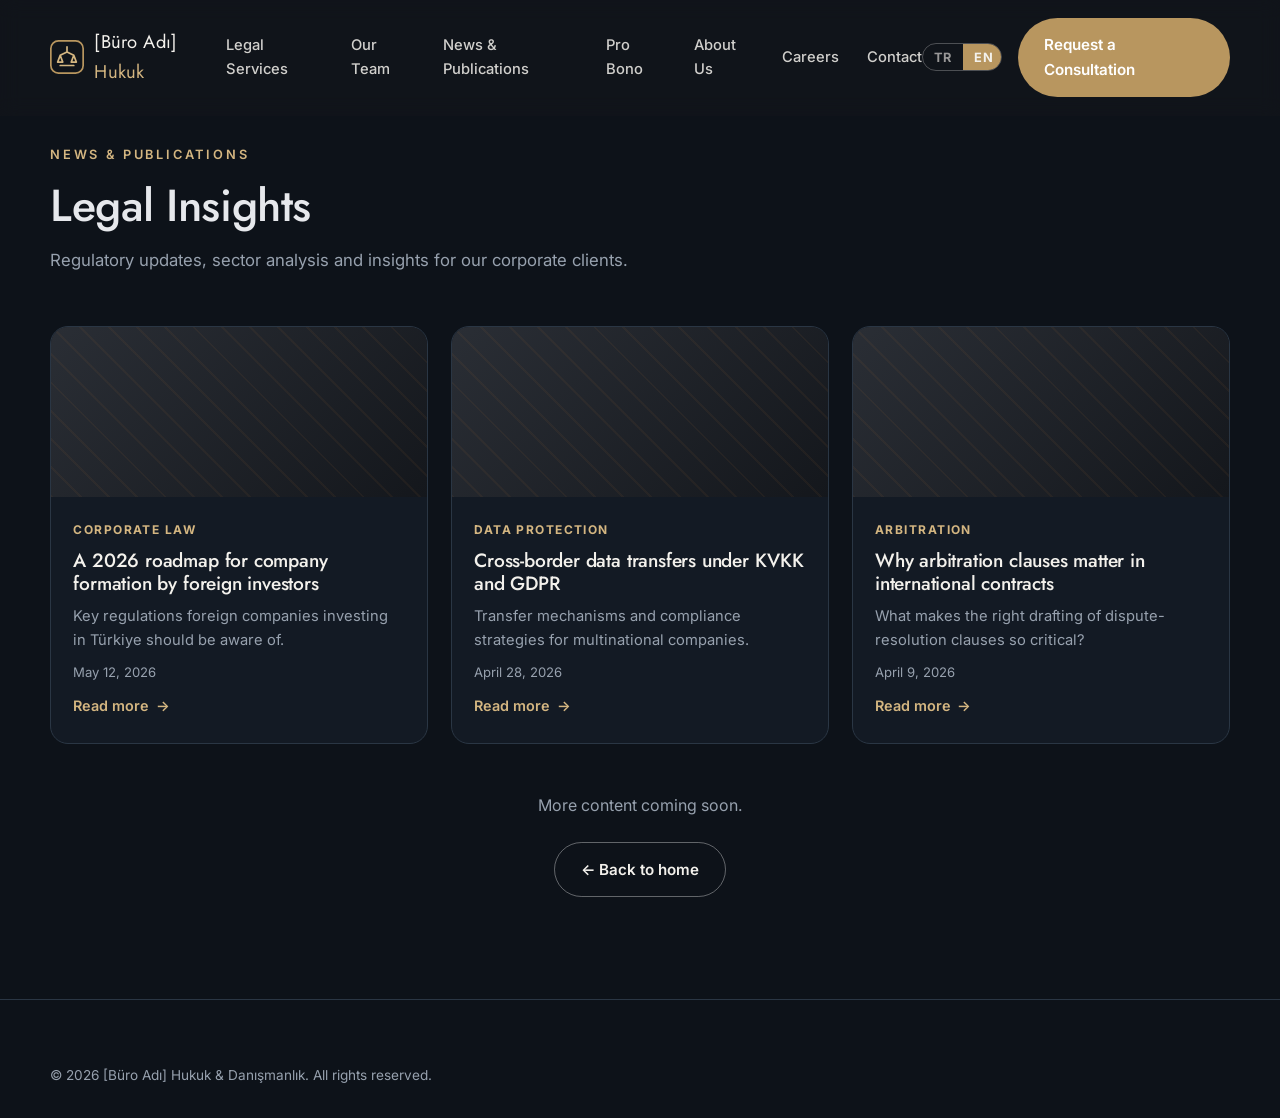
==== blog.html @ d933f8e3 "Hukuk bürosu kurumsal web sitesi (TR/EN statik site) Co-Authored-By: Claude Opus 4.8 <noreply@anthro" ====
<!DOCTYPE html>
<html lang="tr">
<head>
  <meta charset="UTF-8" />
  <meta name="viewport" content="width=device-width, initial-scale=1.0" />
  <title>Yayınlar — [Büro Adı] Hukuk &amp; Danışmanlık</title>
  <meta name="description" content="Mevzuat güncellemeleri, sektörel analizler ve kurumsal müvekkiller için hukuki içgörüler." />
  <link rel="preconnect" href="https://fonts.googleapis.com" />
  <link rel="preconnect" href="https://fonts.gstatic.com" crossorigin />
  <link href="https://fonts.googleapis.com/css2?family=Inter:wght@400;500;600;700&family=Jost:wght@300;400;500;600&display=swap" rel="stylesheet" />
  <link rel="icon" href="assets/img/favicon.svg" type="image/svg+xml" />
  <link rel="stylesheet" href="assets/css/styles.css" />
</head>
<body>

  <header class="header is-scrolled">
    <div class="container nav">
      <a href="index.html#hero" class="brand" aria-label="Anasayfa">
        <svg class="brand__mark" viewBox="0 0 40 40" fill="none" xmlns="http://www.w3.org/2000/svg" aria-hidden="true">
          <rect x="1" y="1" width="38" height="38" rx="9" stroke="#b8965f" stroke-width="2"/>
          <path d="M20 8v6m0 0-8 4m8-4 8 4M12 18l-3 8h6l-3-8Zm16 0-3 8h6l-3-8ZM12 30h16" stroke="#d4b681" stroke-width="2" stroke-linecap="round" stroke-linejoin="round"/>
        </svg>
        <span class="brand__name">[Büro Adı] <span>Hukuk</span></span>
      </a>
      <nav class="nav__links" aria-label="Ana menü">
        <a href="index.html#practices" data-i18n="nav.practices">Hizmetler</a>
        <a href="index.html#team" data-i18n="nav.team">Ekip</a>
        <a href="blog.html" data-i18n="nav.blog">Haberler & Yayınlar</a>
        <a href="index.html#probono" data-i18n="nav.probono">Pro Bono</a>
        <a href="index.html#about" data-i18n="nav.about">Hakkımızda</a>
        <a href="index.html#careers" data-i18n="nav.careers">Kariyer</a>
        <a href="index.html#contact" data-i18n="nav.contact">İletişim</a>
      </nav>
      <div class="nav__actions">
        <div class="lang-switch" role="group" aria-label="Dil / Language">
          <button type="button" data-lang="tr">TR</button>
          <button type="button" data-lang="en">EN</button>
        </div>
        <a href="index.html#contact" class="btn btn--primary nav__cta" data-i18n="nav.cta">Görüşme Talep Et</a>
        <button class="hamburger" aria-label="Menü" aria-expanded="false"><span></span><span></span><span></span></button>
      </div>
    </div>
  </header>

  <main>
    <section class="section" style="padding-top:140px">
      <div class="container">
        <div class="section-head reveal">
          <span class="eyebrow" data-i18n="blog.eyebrow">Yayınlar</span>
          <h2 data-i18n="blogpage.title">Hukuki Yayınlar</h2>
          <p data-i18n="blogpage.lead">Mevzuat güncellemeleri, sektörel analizler ve kurumsal müvekkillerimiz için içgörüler.</p>
        </div>

        <div class="posts">
          <article class="post reveal">
            <div class="post__media"></div>
            <div class="post__body">
              <span class="post__cat" data-i18n="blog.post1.cat">Şirketler Hukuku</span>
              <h3 data-i18n="blog.post1.title">Yabancı yatırımcılar için şirket kuruluşunda 2026 yol haritası</h3>
              <p data-i18n="blog.post1.desc">Türkiye'de yatırım yapan yabancı şirketlerin dikkat etmesi gereken güncel düzenlemeler.</p>
              <span class="post__date" data-i18n="blog.post1.date">12 Mayıs 2026</span>
              <a class="post__link" href="#"><span data-i18n="blog.readmore">Devamını oku</span> →</a>
            </div>
          </article>
          <article class="post reveal">
            <div class="post__media"></div>
            <div class="post__body">
              <span class="post__cat" data-i18n="blog.post2.cat">Veri Koruma</span>
              <h3 data-i18n="blog.post2.title">KVKK ve GDPR uyumunda sınır ötesi veri aktarımı</h3>
              <p data-i18n="blog.post2.desc">Çok uluslu şirketler için veri aktarım mekanizmaları ve uyum stratejileri.</p>
              <span class="post__date" data-i18n="blog.post2.date">28 Nisan 2026</span>
              <a class="post__link" href="#"><span data-i18n="blog.readmore">Devamını oku</span> →</a>
            </div>
          </article>
          <article class="post reveal">
            <div class="post__media"></div>
            <div class="post__body">
              <span class="post__cat" data-i18n="blog.post3.cat">Tahkim</span>
              <h3 data-i18n="blog.post3.title">Uluslararası ticari sözleşmelerde tahkim şartının önemi</h3>
              <p data-i18n="blog.post3.desc">Uyuşmazlık çözüm maddelerinin doğru kurgulanması neden kritik?</p>
              <span class="post__date" data-i18n="blog.post3.date">9 Nisan 2026</span>
              <a class="post__link" href="#"><span data-i18n="blog.readmore">Devamını oku</span> →</a>
            </div>
          </article>
        </div>

        <p class="center" style="margin-top:3rem;color:var(--c-muted)" data-i18n="blogpage.soon">Yakında daha fazla içerik.</p>
        <div class="center" style="margin-top:1.5rem">
          <a href="index.html" class="btn btn--ghost" data-i18n="blogpage.back">← Ana sayfaya dön</a>
        </div>
      </div>
    </section>
  </main>

  <footer class="footer">
    <div class="container">
      <div class="footer__bottom" style="border:0;margin:0;padding:0">
        <span>© <span data-year>2026</span> [Büro Adı] Hukuk &amp; Danışmanlık. <span data-i18n="footer.rights">Tüm hakları saklıdır.</span></span>
      </div>
    </div>
  </footer>

  <script src="assets/js/i18n.js"></script>
  <script src="assets/js/main.js"></script>
</body>
</html>
---- assets/css/styles.css ----
/* =========================================================
   [Büro Adı] Hukuk & Danışmanlık — Tema
   Antrasit + Bakır | Saf CSS, build yok
   ========================================================= */

:root {
  /* Renkler — koyu lacivert/antrasit + altın (guleryuz.av.tr esinli) */
  --c-bg:        #0d1219;   /* en koyu lacivert zemin */
  --c-surface:   #131a24;   /* lacivert-antrasit */
  --c-surface-2: #1c2632;   /* açık yüzey / kart */
  --c-line:      #2a3644;   /* kenarlık */
  --c-copper:    #b8965f;   /* altın */
  --c-copper-2:  #d4b681;   /* açık altın (hover/vurgu) */
  --c-cream:     #f3f1ec;   /* krem metin */
  --c-text:      #e6e8ec;   /* açık zeminde gövde */
  --c-muted:     #97a1ae;   /* ikincil metin */
  --c-light:     #f6f5f1;   /* açık bölüm zemini */
  --c-light-2:   #e9e6df;
  --c-dark-text: #16202b;   /* açık zeminde başlık */

  /* Tipografi — modern, sade sans-serif */
  --font-head: "Jost", "Inter", -apple-system, BlinkMacSystemFont, "Segoe UI", sans-serif;
  --font-body: "Inter", -apple-system, BlinkMacSystemFont, "Segoe UI", Roboto, sans-serif;

  /* Ölçek */
  --maxw: 1180px;
  --radius: 10px;
  --radius-lg: 18px;
  --shadow: 0 10px 30px rgba(0, 0, 0, .18);
  --shadow-soft: 0 6px 20px rgba(0, 0, 0, .08);
  --t: .25s ease;
}

/* ---------- Reset ---------- */
*, *::before, *::after { box-sizing: border-box; }
* { margin: 0; }
html { scroll-behavior: smooth; scroll-padding-top: 88px; }
body {
  font-family: var(--font-body);
  color: var(--c-text);
  background: var(--c-bg);
  line-height: 1.65;
  -webkit-font-smoothing: antialiased;
  text-rendering: optimizeLegibility;
}
img { max-width: 100%; display: block; }
a { color: inherit; text-decoration: none; }
ul { list-style: none; padding: 0; }
button { font-family: inherit; cursor: pointer; }

h1, h2, h3, h4 { font-family: var(--font-head); font-weight: 500; line-height: 1.18; letter-spacing: -.01em; }

/* ---------- Layout yardımcıları ---------- */
.container { width: min(100% - 2.5rem, var(--maxw)); margin-inline: auto; }
.section { padding: clamp(3.5rem, 8vw, 6.5rem) 0; }
.section--light { background: var(--c-light); color: var(--c-dark-text); }
.section--light h2, .section--light h3 { color: var(--c-dark-text); }
.section--light p { color: #4b525c; }

.eyebrow {
  display: inline-block;
  font-family: var(--font-body);
  font-size: .8rem;
  font-weight: 600;
  letter-spacing: .22em;
  text-transform: uppercase;
  color: var(--c-copper-2);
  margin-bottom: .9rem;
}
.section-head { max-width: 720px; margin-bottom: clamp(2rem, 5vw, 3.25rem); }
.section-head h2 { font-size: clamp(1.9rem, 4vw, 2.8rem); }
.section-head p { margin-top: .9rem; color: var(--c-muted); font-size: 1.05rem; }
.section--light .section-head p { color: #5a616b; }
.center { text-align: center; margin-inline: auto; }

/* ---------- Butonlar ---------- */
.btn {
  display: inline-flex; align-items: center; gap: .55rem;
  padding: .85rem 1.6rem;
  border-radius: 999px;
  font-weight: 600;
  font-size: .95rem;
  border: 1px solid transparent;
  transition: transform var(--t), background var(--t), color var(--t), border-color var(--t);
}
.btn:hover { transform: translateY(-2px); }
.btn--primary { background: var(--c-copper); color: #fff; }
.btn--primary:hover { background: var(--c-copper-2); }
.btn--ghost { border-color: rgba(255,255,255,.35); color: var(--c-cream); }
.btn--ghost:hover { border-color: var(--c-copper-2); color: var(--c-copper-2); }
.section--light .btn--ghost { border-color: var(--c-line); color: var(--c-dark-text); }

/* ============================================================
   HEADER / NAV
   ============================================================ */
.header {
  position: fixed; inset: 0 0 auto 0; z-index: 100;
  background: rgba(20, 23, 28, .55);
  backdrop-filter: blur(10px);
  border-bottom: 1px solid transparent;
  transition: background var(--t), border-color var(--t), padding var(--t);
}
.header.is-scrolled {
  background: rgba(20, 23, 28, .92);
  border-bottom-color: var(--c-line);
  box-shadow: 0 6px 20px rgba(0,0,0,.25);
}
.nav { display: flex; align-items: center; justify-content: space-between; padding: 1.1rem 0; }
.brand { display: flex; align-items: center; gap: .65rem; color: var(--c-cream); }
.brand__mark { width: 34px; height: 34px; flex: none; }
.brand__name { font-family: var(--font-head); font-size: 1.15rem; letter-spacing: .01em; }
.brand__name span { color: var(--c-copper-2); }

.nav__links { display: flex; align-items: center; gap: 1.7rem; }
.nav__links a {
  color: var(--c-cream);
  font-size: .92rem;
  font-weight: 500;
  position: relative;
  opacity: .85;
  transition: opacity var(--t);
}
.nav__links a::after {
  content: ""; position: absolute; left: 0; bottom: -6px;
  width: 0; height: 2px; background: var(--c-copper-2); transition: width var(--t);
}
.nav__links a:hover { opacity: 1; }
.nav__links a:hover::after { width: 100%; }

.nav__actions { display: flex; align-items: center; gap: 1rem; }
.lang-switch { display: flex; border: 1px solid rgba(255,255,255,.25); border-radius: 999px; overflow: hidden; }
.lang-switch button {
  background: transparent; border: 0; color: var(--c-cream);
  padding: .35rem .7rem; font-size: .8rem; font-weight: 700; letter-spacing: .05em;
  opacity: .6; transition: opacity var(--t), background var(--t);
}
.lang-switch button.is-active { background: var(--c-copper); opacity: 1; }

.nav__cta { display: inline-flex; }
.hamburger {
  display: none; background: transparent; border: 0; width: 42px; height: 42px;
  flex-direction: column; justify-content: center; gap: 5px; align-items: center;
}
.hamburger span { width: 24px; height: 2px; background: var(--c-cream); transition: transform var(--t), opacity var(--t); }
.hamburger.is-open span:nth-child(1) { transform: translateY(7px) rotate(45deg); }
.hamburger.is-open span:nth-child(2) { opacity: 0; }
.hamburger.is-open span:nth-child(3) { transform: translateY(-7px) rotate(-45deg); }

/* ============================================================
   HERO
   ============================================================ */
.hero {
  position: relative;
  min-height: 100svh;
  display: flex; align-items: center;
  padding-top: 90px;
  background:
    radial-gradient(1200px 600px at 75% 20%, rgba(184,115,51,.16), transparent 60%),
    linear-gradient(180deg, #14171c 0%, #1c1f24 100%);
  overflow: hidden;
}
.hero::after {
  content: ""; position: absolute; right: -10%; top: 0; bottom: 0; width: 55%;
  background:
    repeating-linear-gradient(135deg, rgba(184,115,51,.06) 0 2px, transparent 2px 26px);
  mask: linear-gradient(90deg, transparent, #000 60%);
  pointer-events: none;
}
.hero__inner { position: relative; max-width: 760px; }
.hero__tag {
  display: inline-flex; align-items: center; gap: .5rem;
  border: 1px solid var(--c-line); border-radius: 999px;
  padding: .4rem 1rem; font-size: .8rem; color: var(--c-muted); margin-bottom: 1.6rem;
}
.hero__tag .dot { width: 7px; height: 7px; border-radius: 50%; background: var(--c-copper-2); }
.hero h1 {
  font-size: clamp(2.4rem, 6vw, 4.4rem);
  color: var(--c-cream);
  letter-spacing: -.01em;
}
.hero h1 em { font-style: normal; font-weight: 600; color: var(--c-copper-2); }
.hero__lead { margin: 1.5rem 0 2.2rem; font-size: clamp(1.05rem, 2vw, 1.25rem); color: var(--c-muted); max-width: 620px; }
.hero__cta { display: flex; flex-wrap: wrap; gap: 1rem; }

/* ============================================================
   STATS / SAYAÇLAR
   ============================================================ */
.stats { background: var(--c-surface); border-block: 1px solid var(--c-line); }
.stats__grid {
  display: grid; grid-template-columns: repeat(4, 1fr); gap: 1.5rem;
  padding: clamp(2.5rem, 6vw, 3.5rem) 0;
}
.stat { text-align: center; padding: .5rem; }
.stat__num { font-family: var(--font-head); font-size: clamp(2.3rem, 5vw, 3.4rem); color: var(--c-copper-2); line-height: 1; }
.stat__num .suffix { color: var(--c-cream); }
.stat__label { margin-top: .6rem; color: var(--c-muted); font-size: .95rem; }

/* ============================================================
   ÖDÜL / SIRALAMA ŞERİDİ
   ============================================================ */
.awards { background: var(--c-bg); border-bottom: 1px solid var(--c-line); }
.awards__inner { padding: clamp(2rem, 5vw, 2.75rem) 0; text-align: center; }
.awards__label { font-size: .78rem; letter-spacing: .22em; text-transform: uppercase; color: var(--c-muted); margin-bottom: 1.4rem; }
.awards__list { display: flex; align-items: center; justify-content: center; flex-wrap: wrap; gap: clamp(1.5rem, 6vw, 4rem); }
.award { font-family: var(--font-head); font-weight: 500; font-size: clamp(1rem, 2.4vw, 1.35rem); letter-spacing: .06em; color: var(--c-cream); opacity: .55; transition: opacity var(--t), color var(--t); }
.award span { color: var(--c-copper-2); }
.award:hover { opacity: 1; }

/* ============================================================
   PRO BONO (vurgu bandı)
   ============================================================ */
.probono { background: linear-gradient(135deg, #131a24 0%, #0d1219 100%); position: relative; overflow: hidden; }
.probono::after { content: ""; position: absolute; inset: 0; background: radial-gradient(700px 360px at 85% 30%, rgba(184,150,95,.14), transparent 60%); pointer-events: none; }
.probono__grid { position: relative; display: grid; grid-template-columns: 1fr 1fr; gap: clamp(2rem, 6vw, 4rem); align-items: center; }
.probono__body p { color: var(--c-muted); margin-bottom: 1.4rem; }
.probono__list { display: grid; gap: .9rem; }
.probono__list li { display: flex; gap: .75rem; align-items: flex-start; color: var(--c-text); font-size: .98rem; }
.probono__list .tick { flex: none; width: 22px; height: 22px; border-radius: 50%; background: rgba(184,150,95,.15); color: var(--c-copper-2); display: grid; place-items: center; font-size: .8rem; margin-top: .15rem; }

/* ============================================================
   KARİYER
   ============================================================ */
.careers { display: grid; grid-template-columns: 1fr 1fr; gap: clamp(2rem, 6vw, 4rem); align-items: center; }
.careers__perks { display: grid; grid-template-columns: 1fr 1fr; gap: 1rem; margin-top: 1.6rem; }
.perk { background: #fff; border: 1px solid var(--c-light-2); border-radius: var(--radius); padding: 1.1rem 1.2rem; }
.perk h4 { color: var(--c-dark-text); font-family: var(--font-body); font-weight: 700; font-size: .98rem; margin-bottom: .3rem; }
.perk p { color: #5a616b; font-size: .88rem; }

/* ============================================================
   ÇALIŞMA ALANLARI
   ============================================================ */
.cards { display: grid; grid-template-columns: repeat(3, 1fr); gap: 1.4rem; }
.card {
  background: #fff; border: 1px solid var(--c-light-2);
  border-radius: var(--radius-lg); padding: 2rem 1.7rem;
  transition: transform var(--t), box-shadow var(--t), border-color var(--t);
  position: relative; overflow: hidden;
}
.card::before {
  content: ""; position: absolute; left: 0; top: 0; height: 100%; width: 4px;
  background: var(--c-copper); transform: scaleY(0); transform-origin: top; transition: transform var(--t);
}
.card:hover { transform: translateY(-6px); box-shadow: var(--shadow-soft); border-color: transparent; }
.card:hover::before { transform: scaleY(1); }
.card__icon {
  width: 52px; height: 52px; border-radius: 12px;
  display: grid; place-items: center; margin-bottom: 1.1rem;
  background: linear-gradient(135deg, rgba(184,115,51,.14), rgba(184,115,51,.05));
  color: var(--c-copper);
}
.card__icon svg { width: 26px; height: 26px; }
.card h3 { font-size: 1.25rem; color: var(--c-dark-text); margin-bottom: .55rem; }
.card p { color: #5a616b; font-size: .96rem; }

/* ============================================================
   HAKKIMIZDA
   ============================================================ */
.about { display: grid; grid-template-columns: 1.05fr .95fr; gap: clamp(2rem, 6vw, 4.5rem); align-items: center; }
.about__body p { color: var(--c-muted); margin-bottom: 1.1rem; }
.about__values { display: grid; gap: 1rem; margin-top: 1.8rem; }
.value { display: flex; gap: .9rem; align-items: flex-start; }
.value__icon { flex: none; width: 40px; height: 40px; border-radius: 10px; display: grid; place-items: center; background: var(--c-surface-2); color: var(--c-copper-2); }
.value__icon svg { width: 20px; height: 20px; }
.value h4 { color: var(--c-cream); font-family: var(--font-body); font-weight: 700; font-size: 1rem; }
.value p { color: var(--c-muted); font-size: .92rem; }
.about__visual {
  position: relative; border-radius: var(--radius-lg); overflow: hidden;
  min-height: 360px;
  background:
    radial-gradient(600px 300px at 30% 20%, rgba(184,115,51,.22), transparent 55%),
    linear-gradient(160deg, #2a2e35, #14171c);
  border: 1px solid var(--c-line);
  display: grid; place-items: center;
}
.about__quote { padding: 2rem; max-width: 380px; }
.about__quote blockquote { font-family: var(--font-head); font-weight: 400; font-size: 1.5rem; color: var(--c-cream); line-height: 1.45; }
.about__quote cite { display: block; margin-top: 1.1rem; font-style: normal; color: var(--c-copper-2); font-size: .9rem; letter-spacing: .04em; }

/* ============================================================
   EKİP
   ============================================================ */
.team { display: grid; grid-template-columns: repeat(4, 1fr); gap: 1.4rem; }
.member { background: #fff; border: 1px solid var(--c-light-2); border-radius: var(--radius-lg); overflow: hidden; transition: transform var(--t), box-shadow var(--t); }
.member:hover { transform: translateY(-6px); box-shadow: var(--shadow-soft); }
.member__photo {
  aspect-ratio: 4 / 5;
  background: linear-gradient(160deg, #2a2e35, #1c1f24);
  display: grid; place-items: center; color: var(--c-copper-2);
  font-family: var(--font-head); font-size: 2.6rem;
}
.member__body { padding: 1.2rem 1.3rem 1.5rem; }
.member__body h3 { color: var(--c-dark-text); font-size: 1.15rem; }
.member__role { color: var(--c-copper); font-weight: 600; font-size: .85rem; letter-spacing: .03em; margin: .25rem 0 .6rem; }
.member__body p { color: #5a616b; font-size: .9rem; }

/* ============================================================
   BLOG / YAYINLAR
   ============================================================ */
.posts { display: grid; grid-template-columns: repeat(3, 1fr); gap: 1.4rem; }
.post {
  display: flex; flex-direction: column;
  background: var(--c-surface); border: 1px solid var(--c-line); border-radius: var(--radius-lg);
  overflow: hidden; transition: transform var(--t), border-color var(--t);
}
.post:hover { transform: translateY(-6px); border-color: var(--c-copper); }
.post__cat { font-size: .75rem; letter-spacing: .12em; text-transform: uppercase; color: var(--c-copper-2); font-weight: 700; }
.post__media { height: 170px; background: linear-gradient(135deg, #2a2e35, #14171c); position: relative; }
.post__media::after { content: ""; position: absolute; inset: 0; background: repeating-linear-gradient(45deg, rgba(184,115,51,.07) 0 2px, transparent 2px 20px); }
.post__body { padding: 1.4rem 1.4rem 1.6rem; display: flex; flex-direction: column; gap: .6rem; flex: 1; }
.post__body h3 { color: var(--c-cream); font-size: 1.2rem; }
.post__body p { color: var(--c-muted); font-size: .92rem; flex: 1; }
.post__date { color: var(--c-muted); font-size: .82rem; }
.post__link { color: var(--c-copper-2); font-weight: 600; font-size: .9rem; display: inline-flex; gap: .4rem; align-items: center; }
.posts-cta { margin-top: 2.5rem; text-align: center; }

/* ============================================================
   SSS / AKORDEON
   ============================================================ */
.faq { max-width: 820px; margin-inline: auto; }
.faq__item { border-bottom: 1px solid var(--c-light-2); }
.faq__q {
  width: 100%; text-align: left; background: transparent; border: 0;
  display: flex; justify-content: space-between; align-items: center; gap: 1rem;
  padding: 1.4rem 0; font-size: 1.08rem; font-weight: 600; color: var(--c-dark-text);
  font-family: var(--font-body);
}
.faq__q .icon { flex: none; width: 26px; height: 26px; border-radius: 50%; border: 1px solid var(--c-copper); color: var(--c-copper); display: grid; place-items: center; transition: transform var(--t), background var(--t), color var(--t); }
.faq__q[aria-expanded="true"] .icon { background: var(--c-copper); color: #fff; transform: rotate(45deg); }
.faq__a { overflow: hidden; max-height: 0; transition: max-height var(--t); }
.faq__a p { padding: 0 0 1.4rem; color: #5a616b; }

/* ============================================================
   İLETİŞİM
   ============================================================ */
.contact { display: grid; grid-template-columns: .9fr 1.1fr; gap: clamp(2rem, 5vw, 3.5rem); }
.contact__info { display: grid; gap: 1.6rem; align-content: start; }
.contact__row { display: flex; gap: 1rem; align-items: flex-start; }
.contact__row .ic { flex: none; width: 44px; height: 44px; border-radius: 12px; background: var(--c-surface-2); color: var(--c-copper-2); display: grid; place-items: center; }
.contact__row .ic svg { width: 20px; height: 20px; }
.contact__row h4 { color: var(--c-cream); font-family: var(--font-body); font-weight: 700; font-size: .95rem; margin-bottom: .2rem; }
.contact__row p, .contact__row a { color: var(--c-muted); font-size: .95rem; }
.contact__row a:hover { color: var(--c-copper-2); }
.map { margin-top: .5rem; border-radius: var(--radius); overflow: hidden; border: 1px solid var(--c-line); height: 200px; }
.map iframe { width: 100%; height: 100%; border: 0; filter: grayscale(.4) contrast(.95); }

.form { background: var(--c-surface); border: 1px solid var(--c-line); border-radius: var(--radius-lg); padding: clamp(1.6rem, 4vw, 2.4rem); }
.field { margin-bottom: 1.1rem; }
.field label { display: block; font-size: .85rem; color: var(--c-muted); margin-bottom: .45rem; font-weight: 500; }
.field input, .field textarea {
  width: 100%; background: var(--c-bg); border: 1px solid var(--c-line); border-radius: var(--radius);
  padding: .85rem 1rem; color: var(--c-text); font-family: inherit; font-size: .95rem; transition: border-color var(--t), box-shadow var(--t);
}
.field input:focus, .field textarea:focus { outline: none; border-color: var(--c-copper); box-shadow: 0 0 0 3px rgba(184,115,51,.18); }
.field textarea { resize: vertical; min-height: 120px; }
.form__row { display: grid; grid-template-columns: 1fr 1fr; gap: 1.1rem; }
.form__msg { margin-top: 1rem; font-size: .9rem; border-radius: var(--radius); padding: .8rem 1rem; display: none; }
.form__msg.is-ok { display: block; background: rgba(70,160,90,.15); color: #7fd49a; border: 1px solid rgba(70,160,90,.4); }
.form__msg.is-err { display: block; background: rgba(200,70,70,.15); color: #f3a3a3; border: 1px solid rgba(200,70,70,.4); }
.form .btn { width: 100%; justify-content: center; }

/* ============================================================
   FOOTER
   ============================================================ */
.footer { background: var(--c-bg); border-top: 1px solid var(--c-line); padding: clamp(3rem, 6vw, 4rem) 0 2rem; }
.footer__grid { display: grid; grid-template-columns: 1.4fr 1fr 1fr 1fr; gap: 2rem; }
.footer__brand p { color: var(--c-muted); font-size: .9rem; margin-top: 1rem; max-width: 280px; }
.footer h5 { color: var(--c-cream); font-family: var(--font-body); font-size: .9rem; letter-spacing: .05em; text-transform: uppercase; margin-bottom: 1rem; }
.footer ul { display: grid; gap: .6rem; }
.footer ul a { color: var(--c-muted); font-size: .92rem; }
.footer ul a:hover { color: var(--c-copper-2); }
.footer__bottom { margin-top: 2.5rem; padding-top: 1.5rem; border-top: 1px solid var(--c-line); display: flex; justify-content: space-between; flex-wrap: wrap; gap: 1rem; color: var(--c-muted); font-size: .85rem; }
.footer__social { display: flex; gap: .8rem; }
.footer__social a { width: 36px; height: 36px; border: 1px solid var(--c-line); border-radius: 50%; display: grid; place-items: center; color: var(--c-muted); transition: border-color var(--t), color var(--t); }
.footer__social a:hover { border-color: var(--c-copper); color: var(--c-copper-2); }
.footer__social svg { width: 17px; height: 17px; }

/* ============================================================
   ANİMASYON / REVEAL
   ============================================================ */
.reveal { opacity: 0; transform: translateY(24px); transition: opacity .6s ease, transform .6s ease; }
.reveal.is-visible { opacity: 1; transform: none; }
@media (prefers-reduced-motion: reduce) {
  html { scroll-behavior: auto; }
  .reveal { opacity: 1; transform: none; transition: none; }
  .btn:hover, .card:hover, .member:hover, .post:hover { transform: none; }
}

/* ============================================================
   RESPONSIVE
   ============================================================ */
@media (max-width: 1024px) {
  .team { grid-template-columns: repeat(2, 1fr); }
  .footer__grid { grid-template-columns: 1.5fr 1fr 1fr; }
  .footer__brand { grid-column: 1 / -1; }
}
@media (max-width: 820px) {
  .cards, .posts { grid-template-columns: 1fr 1fr; }
  .about, .contact, .probono__grid, .careers { grid-template-columns: 1fr; }
  .stats__grid { grid-template-columns: repeat(2, 1fr); gap: 2rem 1rem; }
}
@media (max-width: 768px) {
  .nav__links, .nav__cta { display: none; }
  .hamburger { display: flex; }
  .nav__links {
    position: fixed; inset: 72px 0 auto 0;
    flex-direction: column; align-items: flex-start; gap: 0;
    background: var(--c-surface); border-bottom: 1px solid var(--c-line);
    padding: .5rem 1.25rem 1.5rem; transform: translateY(-120%); transition: transform var(--t); display: flex;
  }
  .nav__links.is-open { transform: translateY(0); }
  .nav__links a { width: 100%; padding: .9rem 0; border-bottom: 1px solid var(--c-line); opacity: 1; }
  .nav__links a::after { display: none; }
}
@media (max-width: 560px) {
  .cards, .posts, .team { grid-template-columns: 1fr; }
  .form__row { grid-template-columns: 1fr; }
  .footer__grid { grid-template-columns: 1fr 1fr; }
  .footer__brand { grid-column: 1 / -1; }
}
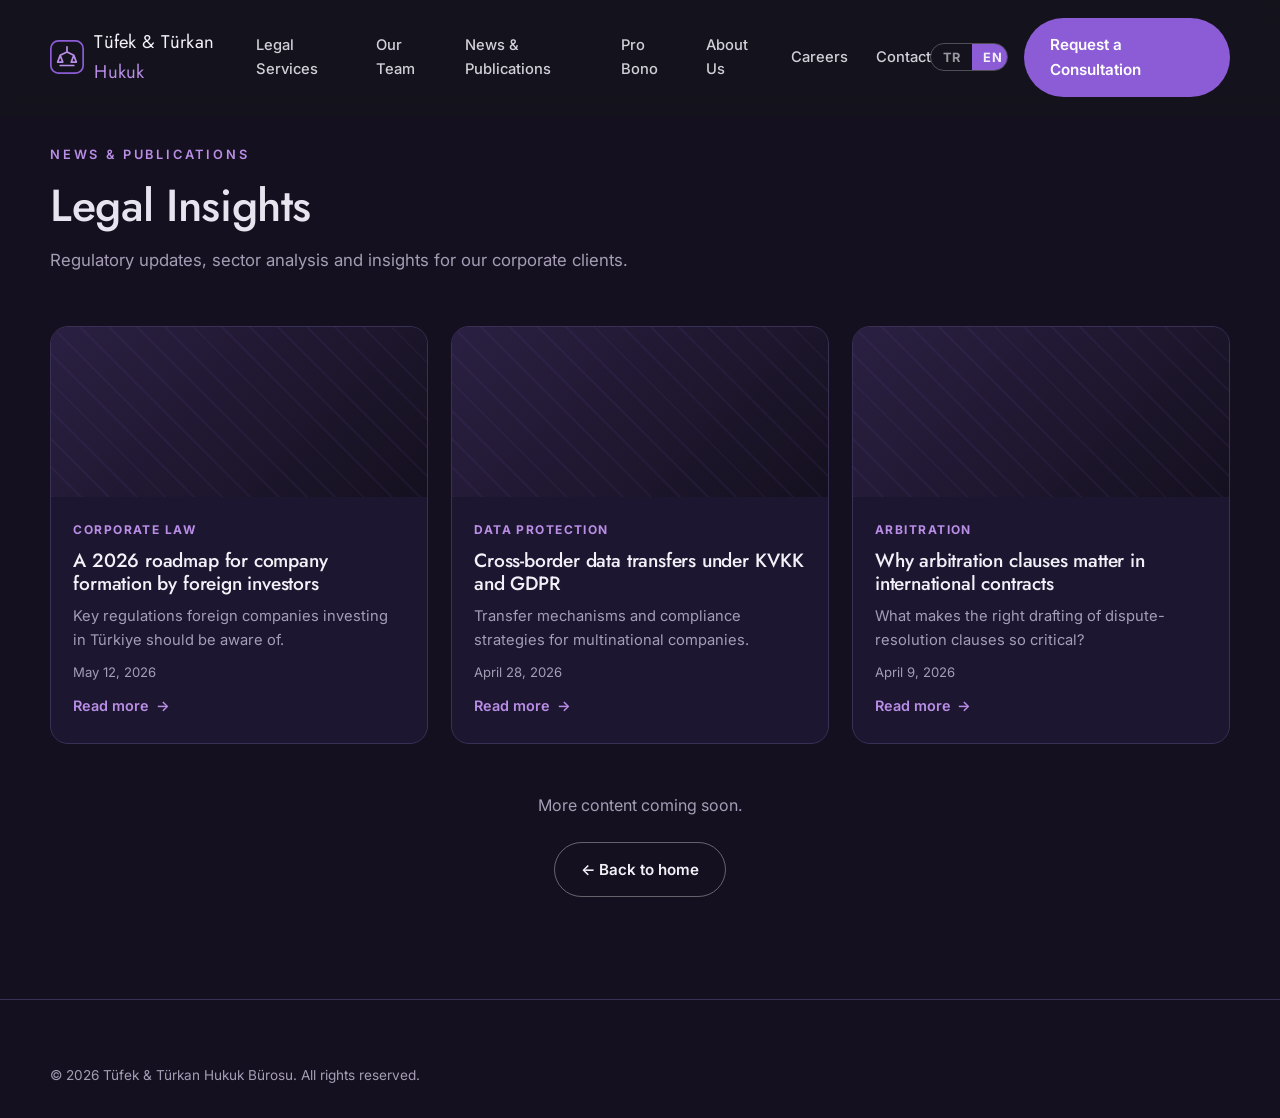
==== commit 51fa7e3e: "Büro adı Tüfek & Türkan Hukuk Bürosu olarak ayarlandı, mor tema uygulandı Co-Authored-By: Claude Opu" ====
--- a/blog.html
+++ b/blog.html
@@ -3,7 +3,7 @@
 <head>
   <meta charset="UTF-8" />
   <meta name="viewport" content="width=device-width, initial-scale=1.0" />
-  <title>Yayınlar — [Büro Adı] Hukuk &amp; Danışmanlık</title>
+  <title>Yayınlar — Tüfek &amp; Türkan Hukuk Bürosu</title>
   <meta name="description" content="Mevzuat güncellemeleri, sektörel analizler ve kurumsal müvekkiller için hukuki içgörüler." />
   <link rel="preconnect" href="https://fonts.googleapis.com" />
   <link rel="preconnect" href="https://fonts.gstatic.com" crossorigin />
@@ -17,10 +17,10 @@
     <div class="container nav">
       <a href="index.html#hero" class="brand" aria-label="Anasayfa">
         <svg class="brand__mark" viewBox="0 0 40 40" fill="none" xmlns="http://www.w3.org/2000/svg" aria-hidden="true">
-          <rect x="1" y="1" width="38" height="38" rx="9" stroke="#b8965f" stroke-width="2"/>
-          <path d="M20 8v6m0 0-8 4m8-4 8 4M12 18l-3 8h6l-3-8Zm16 0-3 8h6l-3-8ZM12 30h16" stroke="#d4b681" stroke-width="2" stroke-linecap="round" stroke-linejoin="round"/>
+          <rect x="1" y="1" width="38" height="38" rx="9" stroke="#8c5cd6" stroke-width="2"/>
+          <path d="M20 8v6m0 0-8 4m8-4 8 4M12 18l-3 8h6l-3-8Zm16 0-3 8h6l-3-8ZM12 30h16" stroke="#b98ee6" stroke-width="2" stroke-linecap="round" stroke-linejoin="round"/>
         </svg>
-        <span class="brand__name">[Büro Adı] <span>Hukuk</span></span>
+        <span class="brand__name">Tüfek &amp; Türkan <span>Hukuk</span></span>
       </a>
       <nav class="nav__links" aria-label="Ana menü">
         <a href="index.html#practices" data-i18n="nav.practices">Hizmetler</a>
@@ -95,7 +95,7 @@
   <footer class="footer">
     <div class="container">
       <div class="footer__bottom" style="border:0;margin:0;padding:0">
-        <span>© <span data-year>2026</span> [Büro Adı] Hukuk &amp; Danışmanlık. <span data-i18n="footer.rights">Tüm hakları saklıdır.</span></span>
+        <span>© <span data-year>2026</span> Tüfek &amp; Türkan Hukuk Bürosu. <span data-i18n="footer.rights">Tüm hakları saklıdır.</span></span>
       </div>
     </div>
   </footer>
--- a/assets/css/styles.css
+++ b/assets/css/styles.css
@@ -4,19 +4,19 @@
    ========================================================= */
 
 :root {
-  /* Renkler — koyu lacivert/antrasit + altın (guleryuz.av.tr esinli) */
-  --c-bg:        #0d1219;   /* en koyu lacivert zemin */
-  --c-surface:   #131a24;   /* lacivert-antrasit */
-  --c-surface-2: #1c2632;   /* açık yüzey / kart */
-  --c-line:      #2a3644;   /* kenarlık */
-  --c-copper:    #b8965f;   /* altın */
-  --c-copper-2:  #d4b681;   /* açık altın (hover/vurgu) */
-  --c-cream:     #f3f1ec;   /* krem metin */
-  --c-text:      #e6e8ec;   /* açık zeminde gövde */
-  --c-muted:     #97a1ae;   /* ikincil metin */
-  --c-light:     #f6f5f1;   /* açık bölüm zemini */
-  --c-light-2:   #e9e6df;
-  --c-dark-text: #16202b;   /* açık zeminde başlık */
+  /* Renkler — koyu eflatun/mürdüm + mor vurgu */
+  --c-bg:        #15101f;   /* en koyu mor-siyah zemin */
+  --c-surface:   #1d1630;   /* koyu mürdüm */
+  --c-surface-2: #2a2042;   /* açık yüzey / kart */
+  --c-line:      #3a2f55;   /* kenarlık */
+  --c-copper:    #8c5cd6;   /* mor (ana vurgu) */
+  --c-copper-2:  #b98ee6;   /* açık mor (hover/vurgu) */
+  --c-cream:     #f3f0f8;   /* krem-mor metin */
+  --c-text:      #e8e4ef;   /* açık zeminde gövde */
+  --c-muted:     #a59db5;   /* ikincil metin */
+  --c-light:     #f7f5fb;   /* açık bölüm zemini */
+  --c-light-2:   #ebe6f4;
+  --c-dark-text: #211a33;   /* açık zeminde başlık */
 
   /* Tipografi — modern, sade sans-serif */
   --font-head: "Jost", "Inter", -apple-system, BlinkMacSystemFont, "Segoe UI", sans-serif;
@@ -155,14 +155,14 @@
   display: flex; align-items: center;
   padding-top: 90px;
   background:
-    radial-gradient(1200px 600px at 75% 20%, rgba(184,115,51,.16), transparent 60%),
-    linear-gradient(180deg, #14171c 0%, #1c1f24 100%);
+    radial-gradient(1200px 600px at 75% 20%, rgba(140,92,214,.16), transparent 60%),
+    linear-gradient(180deg, #15101f 0%, #1d1630 100%);
   overflow: hidden;
 }
 .hero::after {
   content: ""; position: absolute; right: -10%; top: 0; bottom: 0; width: 55%;
   background:
-    repeating-linear-gradient(135deg, rgba(184,115,51,.06) 0 2px, transparent 2px 26px);
+    repeating-linear-gradient(135deg, rgba(140,92,214,.06) 0 2px, transparent 2px 26px);
   mask: linear-gradient(90deg, transparent, #000 60%);
   pointer-events: none;
 }
@@ -209,13 +209,13 @@
 /* ============================================================
    PRO BONO (vurgu bandı)
    ============================================================ */
-.probono { background: linear-gradient(135deg, #131a24 0%, #0d1219 100%); position: relative; overflow: hidden; }
-.probono::after { content: ""; position: absolute; inset: 0; background: radial-gradient(700px 360px at 85% 30%, rgba(184,150,95,.14), transparent 60%); pointer-events: none; }
+.probono { background: linear-gradient(135deg, #1d1630 0%, #15101f 100%); position: relative; overflow: hidden; }
+.probono::after { content: ""; position: absolute; inset: 0; background: radial-gradient(700px 360px at 85% 30%, rgba(140,92,214,.14), transparent 60%); pointer-events: none; }
 .probono__grid { position: relative; display: grid; grid-template-columns: 1fr 1fr; gap: clamp(2rem, 6vw, 4rem); align-items: center; }
 .probono__body p { color: var(--c-muted); margin-bottom: 1.4rem; }
 .probono__list { display: grid; gap: .9rem; }
 .probono__list li { display: flex; gap: .75rem; align-items: flex-start; color: var(--c-text); font-size: .98rem; }
-.probono__list .tick { flex: none; width: 22px; height: 22px; border-radius: 50%; background: rgba(184,150,95,.15); color: var(--c-copper-2); display: grid; place-items: center; font-size: .8rem; margin-top: .15rem; }
+.probono__list .tick { flex: none; width: 22px; height: 22px; border-radius: 50%; background: rgba(140,92,214,.15); color: var(--c-copper-2); display: grid; place-items: center; font-size: .8rem; margin-top: .15rem; }
 
 /* ============================================================
    KARİYER
@@ -245,7 +245,7 @@
 .card__icon {
   width: 52px; height: 52px; border-radius: 12px;
   display: grid; place-items: center; margin-bottom: 1.1rem;
-  background: linear-gradient(135deg, rgba(184,115,51,.14), rgba(184,115,51,.05));
+  background: linear-gradient(135deg, rgba(140,92,214,.14), rgba(140,92,214,.05));
   color: var(--c-copper);
 }
 .card__icon svg { width: 26px; height: 26px; }
@@ -267,8 +267,8 @@
   position: relative; border-radius: var(--radius-lg); overflow: hidden;
   min-height: 360px;
   background:
-    radial-gradient(600px 300px at 30% 20%, rgba(184,115,51,.22), transparent 55%),
-    linear-gradient(160deg, #2a2e35, #14171c);
+    radial-gradient(600px 300px at 30% 20%, rgba(140,92,214,.22), transparent 55%),
+    linear-gradient(160deg, #2a2042, #15101f);
   border: 1px solid var(--c-line);
   display: grid; place-items: center;
 }
@@ -284,7 +284,7 @@
 .member:hover { transform: translateY(-6px); box-shadow: var(--shadow-soft); }
 .member__photo {
   aspect-ratio: 4 / 5;
-  background: linear-gradient(160deg, #2a2e35, #1c1f24);
+  background: linear-gradient(160deg, #2a2042, #1d1630);
   display: grid; place-items: center; color: var(--c-copper-2);
   font-family: var(--font-head); font-size: 2.6rem;
 }
@@ -304,8 +304,8 @@
 }
 .post:hover { transform: translateY(-6px); border-color: var(--c-copper); }
 .post__cat { font-size: .75rem; letter-spacing: .12em; text-transform: uppercase; color: var(--c-copper-2); font-weight: 700; }
-.post__media { height: 170px; background: linear-gradient(135deg, #2a2e35, #14171c); position: relative; }
-.post__media::after { content: ""; position: absolute; inset: 0; background: repeating-linear-gradient(45deg, rgba(184,115,51,.07) 0 2px, transparent 2px 20px); }
+.post__media { height: 170px; background: linear-gradient(135deg, #2a2042, #15101f); position: relative; }
+.post__media::after { content: ""; position: absolute; inset: 0; background: repeating-linear-gradient(45deg, rgba(140,92,214,.07) 0 2px, transparent 2px 20px); }
 .post__body { padding: 1.4rem 1.4rem 1.6rem; display: flex; flex-direction: column; gap: .6rem; flex: 1; }
 .post__body h3 { color: var(--c-cream); font-size: 1.2rem; }
 .post__body p { color: var(--c-muted); font-size: .92rem; flex: 1; }
@@ -350,7 +350,7 @@
   width: 100%; background: var(--c-bg); border: 1px solid var(--c-line); border-radius: var(--radius);
   padding: .85rem 1rem; color: var(--c-text); font-family: inherit; font-size: .95rem; transition: border-color var(--t), box-shadow var(--t);
 }
-.field input:focus, .field textarea:focus { outline: none; border-color: var(--c-copper); box-shadow: 0 0 0 3px rgba(184,115,51,.18); }
+.field input:focus, .field textarea:focus { outline: none; border-color: var(--c-copper); box-shadow: 0 0 0 3px rgba(140,92,214,.18); }
 .field textarea { resize: vertical; min-height: 120px; }
 .form__row { display: grid; grid-template-columns: 1fr 1fr; gap: 1.1rem; }
 .form__msg { margin-top: 1rem; font-size: .9rem; border-radius: var(--radius); padding: .8rem 1rem; display: none; }
